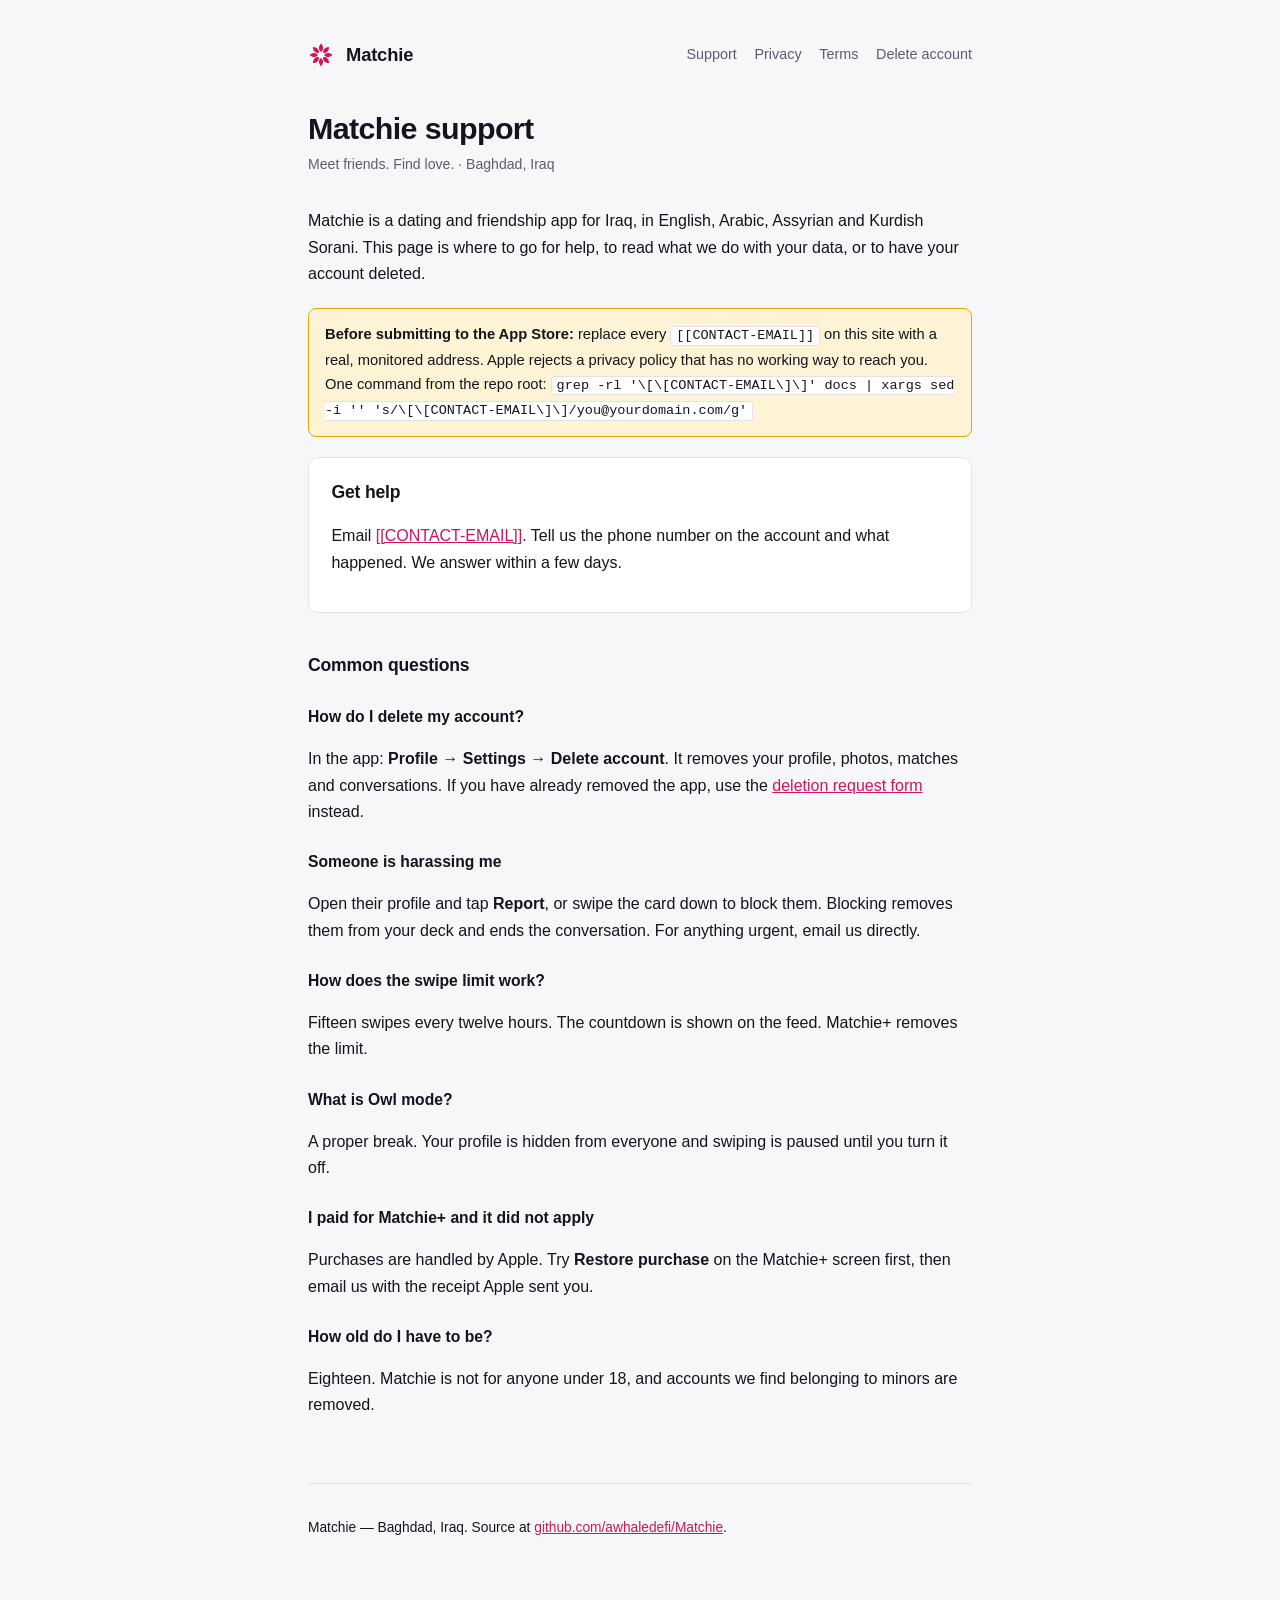
==== index.html @ edc6c0b4 "Support and legal pages for Matchie Privacy policy, terms of use, a support page, and a web account-" ====
<!doctype html>
<html lang="en">
<head>
<meta charset="utf-8">
<meta name="viewport" content="width=device-width, initial-scale=1">
<title>Matchie — Support</title>
<meta name="description" content="Support, privacy and account deletion for the Matchie app.">
<link rel="stylesheet" href="style.css">
</head>
<body>
<div class="wrap">
<header>
  <svg width="26" height="26" viewBox="-50 -50 100 100" aria-hidden="true">
    <g fill="#D4145A"><path d="M0-12C-9-18-12-31 0-44 12-31 9-18 0-12Z" transform="rotate(0)"/><path d="M0-12C-9-18-12-31 0-44 12-31 9-18 0-12Z" transform="rotate(45)"/><path d="M0-12C-9-18-12-31 0-44 12-31 9-18 0-12Z" transform="rotate(90)"/><path d="M0-12C-9-18-12-31 0-44 12-31 9-18 0-12Z" transform="rotate(135)"/><path d="M0-12C-9-18-12-31 0-44 12-31 9-18 0-12Z" transform="rotate(180)"/><path d="M0-12C-9-18-12-31 0-44 12-31 9-18 0-12Z" transform="rotate(225)"/><path d="M0-12C-9-18-12-31 0-44 12-31 9-18 0-12Z" transform="rotate(270)"/><path d="M0-12C-9-18-12-31 0-44 12-31 9-18 0-12Z" transform="rotate(315)"/></g>
  </svg>
  <b>Matchie</b>
  <nav>
    <a href="index.html">Support</a>
    <a href="privacy.html">Privacy</a>
    <a href="terms.html">Terms</a>
    <a href="delete-account.html">Delete account</a>
  </nav>
</header>

<h1>Matchie support</h1>
<p class="updated">Meet friends. Find love. &middot; Baghdad, Iraq</p>

<p>Matchie is a dating and friendship app for Iraq, in English, Arabic, Assyrian
and Kurdish Sorani. This page is where to go for help, to read what we do with
your data, or to have your account deleted.</p>

<div class="todo"><b>Before submitting to the App Store:</b> replace every <code>[[CONTACT-EMAIL]]</code> on this site with a real, monitored address. Apple rejects a privacy policy that has no working way to reach you. One command from the repo root: <code>grep -rl '\[\[CONTACT-EMAIL\]\]' docs | xargs sed -i '' 's/\[\[CONTACT-EMAIL\]\]/you@yourdomain.com/g'</code></div>

<div class="card">
  <h2 style="margin-top:0">Get help</h2>
  <p>Email <a href="mailto:[[CONTACT-EMAIL]]">[[CONTACT-EMAIL]]</a>. Tell us the phone
  number on the account and what happened. We answer within a few days.</p>
</div>

<h2>Common questions</h2>

<h3>How do I delete my account?</h3>
<p>In the app: <b>Profile &rarr; Settings &rarr; Delete account</b>. It removes your
profile, photos, matches and conversations. If you have already removed the app,
use the <a href="delete-account.html">deletion request form</a> instead.</p>

<h3>Someone is harassing me</h3>
<p>Open their profile and tap <b>Report</b>, or swipe the card down to block them.
Blocking removes them from your deck and ends the conversation. For anything urgent,
email us directly.</p>

<h3>How does the swipe limit work?</h3>
<p>Fifteen swipes every twelve hours. The countdown is shown on the feed.
Matchie+ removes the limit.</p>

<h3>What is Owl mode?</h3>
<p>A proper break. Your profile is hidden from everyone and swiping is paused until
you turn it off.</p>

<h3>I paid for Matchie+ and it did not apply</h3>
<p>Purchases are handled by Apple. Try <b>Restore purchase</b> on the Matchie+ screen
first, then email us with the receipt Apple sent you.</p>

<h3>How old do I have to be?</h3>
<p>Eighteen. Matchie is not for anyone under 18, and accounts we find belonging to
minors are removed.</p>
<footer>
  <p>Matchie &mdash; Baghdad, Iraq. Source at
     <a href="https://github.com/awhaledefi/Matchie">github.com/awhaledefi/Matchie</a>.</p>
</footer>
</div>
</body>
</html>
---- style.css ----
/* Matchie support & legal pages. Deliberately plain: these are documents, not
   marketing. Same accent as the app so they don't feel like someone else's site. */
:root {
  --ground: #F7F7F9;
  --surface: #FFFFFF;
  --line: #E3E1E8;
  --text: #16131C;
  --dim: #605A6C;
  --accent: #D4145A;
  --warn-bg: #FFF3D6;
  --warn-line: #E0A800;
}
@media (prefers-color-scheme: dark) {
  :root {
    --ground: #0F0B13;
    --surface: #191320;
    --line: #322A3C;
    --text: #F0ECF3;
    --dim: #A79EB2;
    --accent: #FF6D9C;
    --warn-bg: #2E2411;
    --warn-line: #8A6A16;
  }
}
* { box-sizing: border-box; }
body {
  margin: 0;
  background: var(--ground);
  color: var(--text);
  font: 16px/1.65 -apple-system, BlinkMacSystemFont, "Segoe UI", Roboto, Helvetica, Arial, sans-serif;
  -webkit-text-size-adjust: 100%;
}
.wrap { max-width: 44rem; margin: 0 auto; padding: 2.5rem 1.25rem 5rem; }
header { display: flex; align-items: center; gap: .75rem; margin-bottom: 2.5rem; }
header svg { flex: 0 0 auto; }
header b { font-size: 1.15rem; letter-spacing: -.01em; }
nav { margin-left: auto; display: flex; gap: 1.1rem; font-size: .9rem; }
nav a { color: var(--dim); text-decoration: none; }
nav a:hover, nav a:focus-visible { color: var(--accent); text-decoration: underline; }
h1 { font-size: 1.9rem; line-height: 1.2; margin: 0 0 .4rem; letter-spacing: -.02em; }
h2 { font-size: 1.1rem; margin: 2.4rem 0 .6rem; letter-spacing: -.01em; }
h3 { font-size: .98rem; margin: 1.5rem 0 .4rem; }
p, li { color: var(--text); }
.dim { color: var(--dim); }
.updated { color: var(--dim); font-size: .88rem; margin: 0 0 2rem; }
ul { padding-left: 1.15rem; }
li { margin: .3rem 0; }
a { color: var(--accent); }
table { border-collapse: collapse; width: 100%; margin: 1rem 0; font-size: .94rem; }
th, td { text-align: left; padding: .55rem .7rem; border-bottom: 1px solid var(--line); vertical-align: top; }
th { font-size: .78rem; text-transform: uppercase; letter-spacing: .06em; color: var(--dim); }
.card { background: var(--surface); border: 1px solid var(--line); border-radius: 10px; padding: 1.25rem 1.4rem; margin: 1.25rem 0; }
.todo {
  background: var(--warn-bg);
  border: 1px solid var(--warn-line);
  border-radius: 8px;
  padding: .85rem 1rem;
  font-size: .92rem;
  margin: 1.25rem 0;
}
code { font-family: ui-monospace, SFMono-Regular, Menlo, monospace; font-size: .92em; background: var(--surface); border: 1px solid var(--line); border-radius: 4px; padding: .1em .35em; }
footer { margin-top: 4rem; padding-top: 1.25rem; border-top: 1px solid var(--line); color: var(--dim); font-size: .86rem; }
.btn {
  display: inline-block; margin-top: .5rem;
  background: var(--accent); color: #fff; text-decoration: none;
  padding: .7rem 1.25rem; border-radius: 999px; font-weight: 600; font-size: .95rem;
}
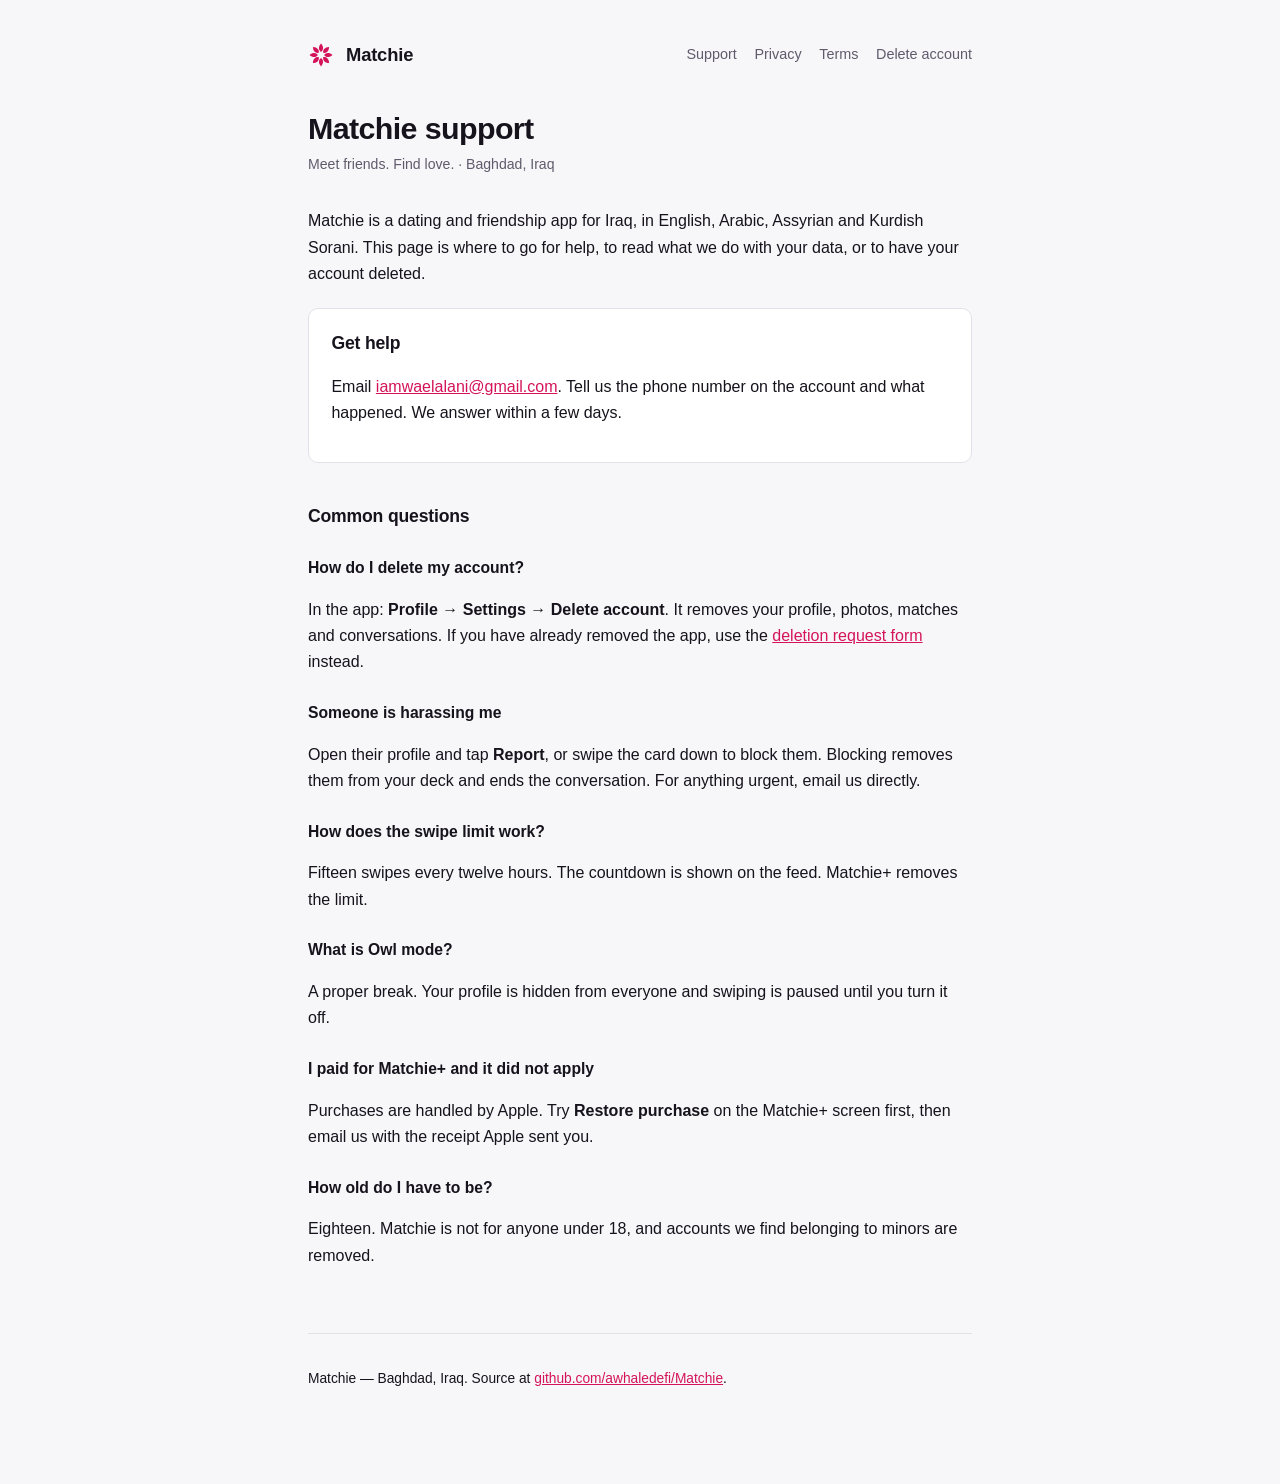
==== commit 52ab2755: "Real contact address on every page iamwaelalani@gmail.com replaces the [[CONTACT-EMAIL]] placeholder" ====
--- a/index.html
+++ b/index.html
@@ -29,11 +29,9 @@
 and Kurdish Sorani. This page is where to go for help, to read what we do with
 your data, or to have your account deleted.</p>
 
-<div class="todo"><b>Before submitting to the App Store:</b> replace every <code>[[CONTACT-EMAIL]]</code> on this site with a real, monitored address. Apple rejects a privacy policy that has no working way to reach you. One command from the repo root: <code>grep -rl '\[\[CONTACT-EMAIL\]\]' docs | xargs sed -i '' 's/\[\[CONTACT-EMAIL\]\]/you@yourdomain.com/g'</code></div>
-
 <div class="card">
   <h2 style="margin-top:0">Get help</h2>
-  <p>Email <a href="mailto:[[CONTACT-EMAIL]]">[[CONTACT-EMAIL]]</a>. Tell us the phone
+  <p>Email <a href="mailto:iamwaelalani@gmail.com">iamwaelalani@gmail.com</a>. Tell us the phone
   number on the account and what happened. We answer within a few days.</p>
 </div>
 
--- a/style.css
+++ b/style.css
@@ -7,8 +7,6 @@
   --text: #16131C;
   --dim: #605A6C;
   --accent: #D4145A;
-  --warn-bg: #FFF3D6;
-  --warn-line: #E0A800;
 }
 @media (prefers-color-scheme: dark) {
   :root {
@@ -18,8 +16,6 @@
     --text: #F0ECF3;
     --dim: #A79EB2;
     --accent: #FF6D9C;
-    --warn-bg: #2E2411;
-    --warn-line: #8A6A16;
   }
 }
 * { box-sizing: border-box; }
@@ -50,14 +46,6 @@
 th, td { text-align: left; padding: .55rem .7rem; border-bottom: 1px solid var(--line); vertical-align: top; }
 th { font-size: .78rem; text-transform: uppercase; letter-spacing: .06em; color: var(--dim); }
 .card { background: var(--surface); border: 1px solid var(--line); border-radius: 10px; padding: 1.25rem 1.4rem; margin: 1.25rem 0; }
-.todo {
-  background: var(--warn-bg);
-  border: 1px solid var(--warn-line);
-  border-radius: 8px;
-  padding: .85rem 1rem;
-  font-size: .92rem;
-  margin: 1.25rem 0;
-}
 code { font-family: ui-monospace, SFMono-Regular, Menlo, monospace; font-size: .92em; background: var(--surface); border: 1px solid var(--line); border-radius: 4px; padding: .1em .35em; }
 footer { margin-top: 4rem; padding-top: 1.25rem; border-top: 1px solid var(--line); color: var(--dim); font-size: .86rem; }
 .btn {
